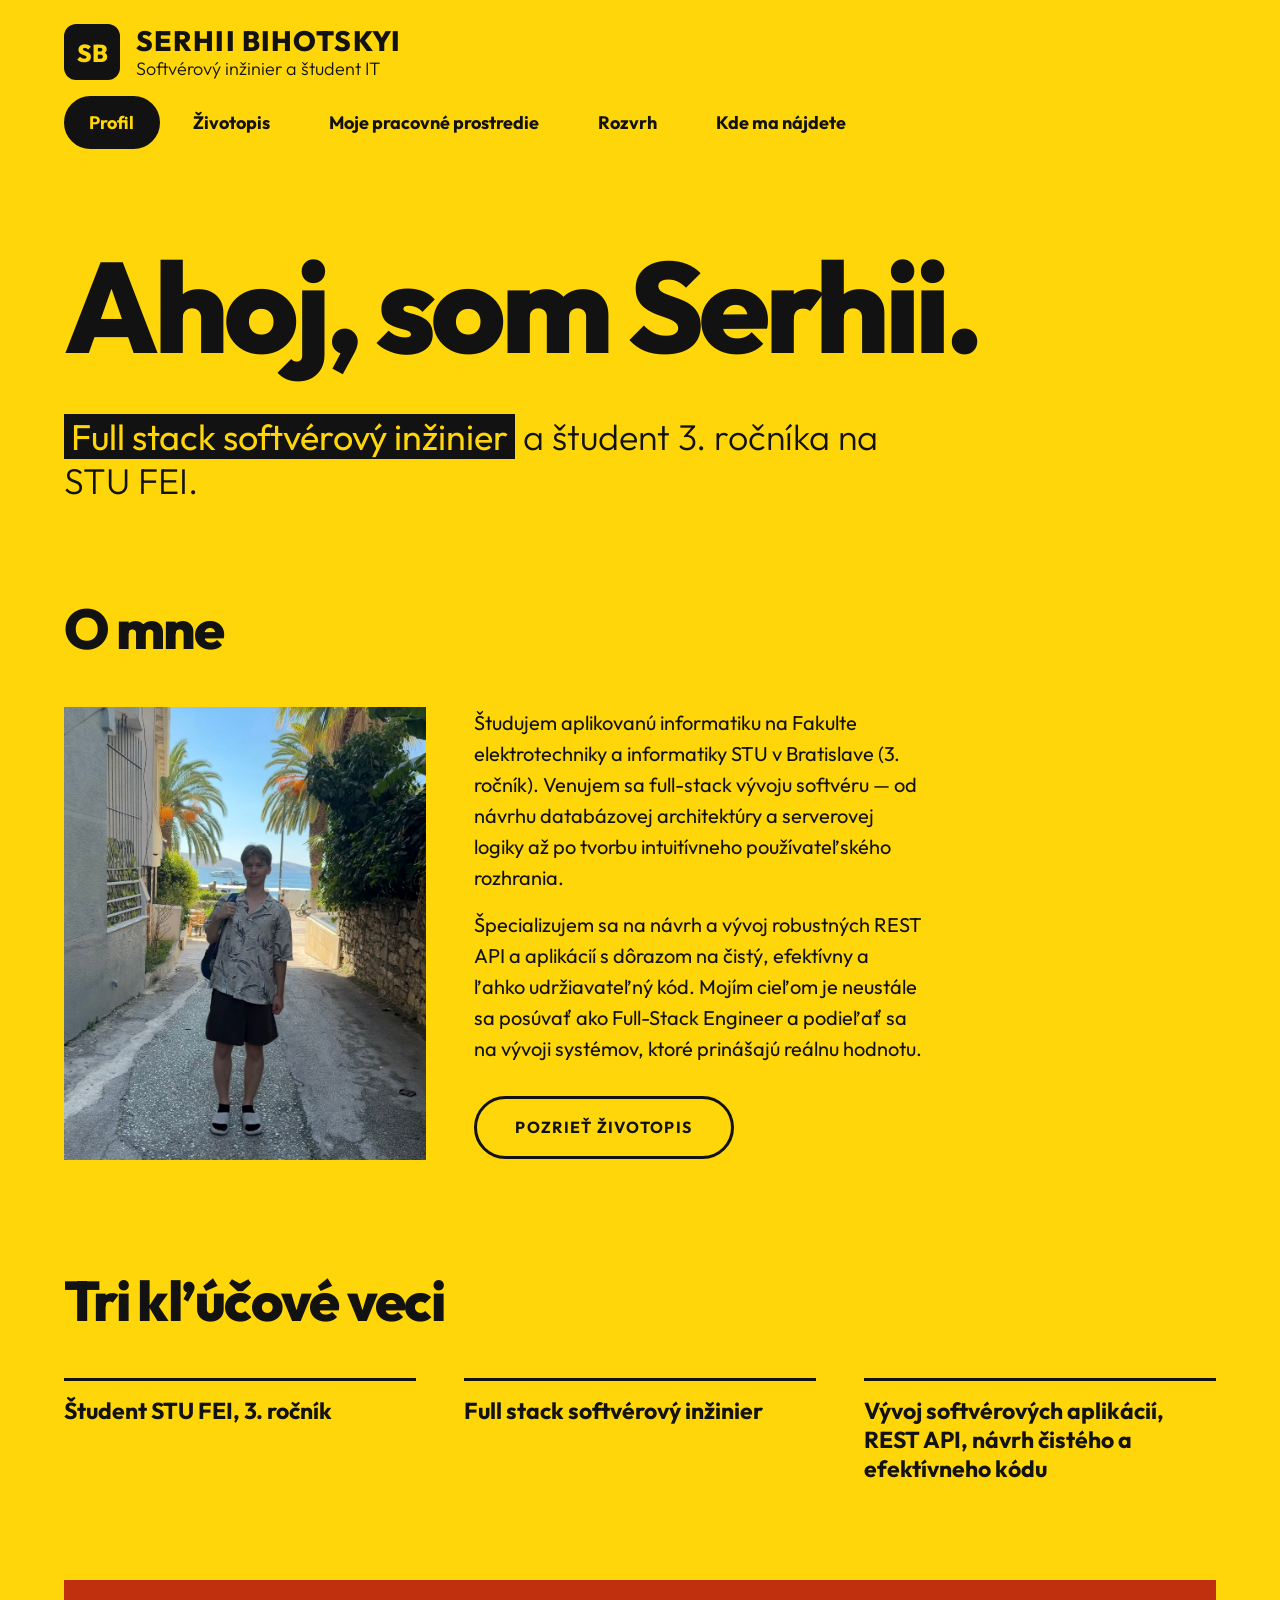
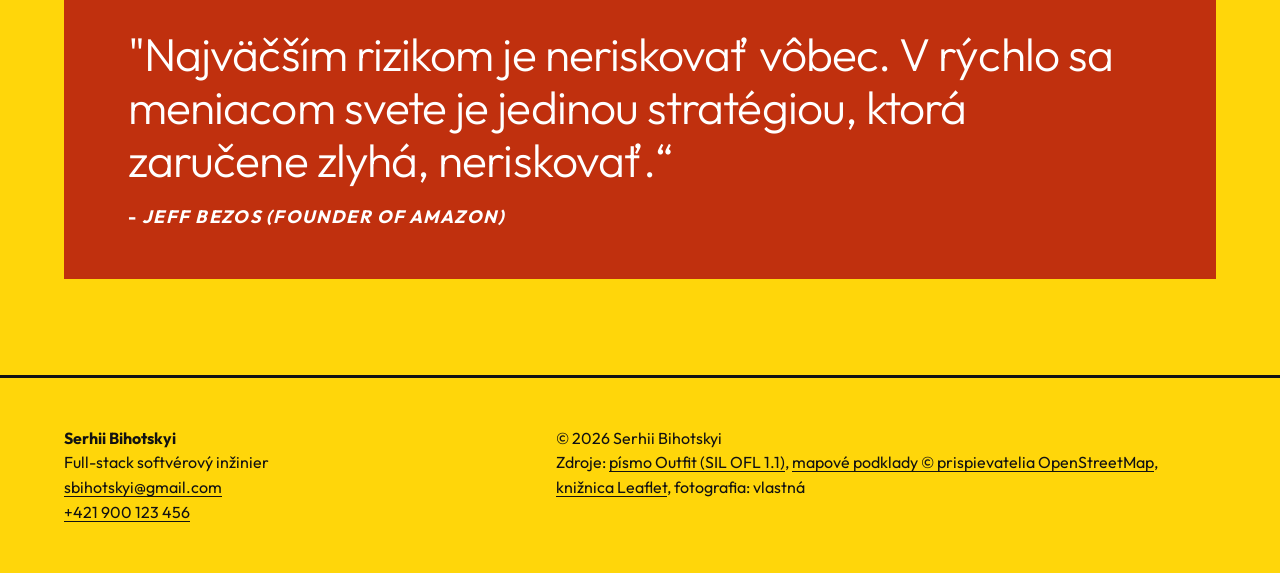
==== index.html @ dad2ad13 "feature: create index page with styles and add js logic to toggle menu hambugrer button (mobile devi" ====
<!doctype html>
<html lang="sk">
<head>
  <meta charset="utf-8">
  <meta name="viewport" content="width=device-width, initial-scale=1">
  <title>Profil | Serhii Bihotskyi</title>
  <meta name="description" content="Full stack softvérový inžinier. Vývoj softvérových aplikácií a REST API.">
  <meta property="og:type" content="website">
  <meta property="og:title" content="Profil | Serhii Bihotskyi">
  <meta property="og:description" content="Full stack softvérový inžinier. Vývoj softvérových aplikácií a REST API.">
  <meta property="og:image" content="img/og-cover.png">
  <link rel="icon" href="favicon.ico" sizes="any">
  <link rel="stylesheet" href="css/styles.css">
  <script src="js/script.js" defer></script>
</head>
<body>
  <header class="site-header">
    <div class="container">
      <a class="brand" href="index.html">
        <svg class="brand__logo" viewBox="0 0 64 64" width="56" height="56" role="img" aria-label="Monogram SB">
          <rect class="brand__logo-bg" width="64" height="64" rx="14"/>
          <text class="brand__logo-text" x="32" y="33" text-anchor="middle" dominant-baseline="central">SB</text>
        </svg>
        <span class="brand__text">
          <span class="brand__name">Serhii Bihotskyi</span>
          <span class="brand__tagline">Softvérový inžinier a študent IT</span>
        </span>
      </a>

      <nav class="nav" aria-label="Hlavná navigácia">
        <button class="nav__toggle" type="button" aria-expanded="false" aria-controls="nav-list">Menu</button>
        <ul class="nav__list" id="nav-list">
          <li><a class="nav__link nav__link--active" href="index.html" aria-current="page">Profil</a></li>
          <li><a class="nav__link" href="pages/cv.html">Životopis</a></li>
          <li><a class="nav__link" href="pages/workspace.html">Moje pracovné prostredie</a></li>
          <li><a class="nav__link" href="pages/schedule.html">Rozvrh</a></li>
          <li><a class="nav__link" href="pages/map.html">Kde ma nájdete</a></li>
        </ul>
      </nav>
    </div>
  </header>

  <main id="main" class="container">
    <section class="hero">
      <h1 class="hero__title">Ahoj, som Serhii.</h1>
      <p class="hero__lede"><mark class="hero__mark">Full stack softvérový inžinier</mark> a študent 3. ročníka na STU FEI.</p>
    </section>

    <section class="about">
      <h2 class="section-title">O mne</h2>
      <img class="about__photo" src="img/me.jpg" alt="Portrét: Serhii Bihotskyi" width="600" height="750" loading="lazy">
      <p>Študujem aplikovanú informatiku na Fakulte elektrotechniky a informatiky STU v Bratislave (3. ročník). Venujem sa full-stack vývoju softvéru — od návrhu databázovej architektúry a serverovej logiky až po tvorbu intuitívneho používateľského rozhrania.</p>
      <p>Špecializujem sa na návrh a vývoj robustných REST API a aplikácií s dôrazom na čistý, efektívny a ľahko udržiavateľný kód. Mojím cieľom je neustále sa posúvať ako Full-Stack Engineer a podieľať sa na vývoji systémov, ktoré prinášajú reálnu hodnotu.</p>
      <a class="btn" href="pages/cv.html">Pozrieť životopis</a>
    </section>

    <section class="focus">
      <h2 class="section-title">Tri kľúčové veci</h2>
      <ul class="focus__list">
        <li class="focus__item">Študent STU FEI, 3. ročník</li>
        <li class="focus__item">Full stack softvérový inžinier</li>
        <li class="focus__item">Vývoj softvérových aplikácií, REST API, návrh čistého a efektívneho kódu</li>
      </ul>
    </section>

    <aside class="quote" aria-label="Motto">
      <blockquote class="quote__body">
        <p class="quote__text">"Najväčším rizikom je neriskovať vôbec. V rýchlo sa meniacom svete je jedinou stratégiou, ktorá zaručene zlyhá, neriskovať.“</p>
        <footer class="quote__author">
            - <cite>Jeff Bezos (founder of Amazon)</cite>
        </footer>
      </blockquote>
    </aside>
  </main>

  <footer class="site-footer">
    <div class="container site-footer__inner">
      <address class="site-footer__contact">
        <strong>Serhii Bihotskyi</strong><br>
        Full-stack softvérový inžinier<br>
        <a href="mailto:serhii.bihotskyi@example.com">sbihotskyi@gmail.com</a><br>
        <a href="tel:+421900123456">+421 900 123 456</a>
      </address>
      <p class="site-footer__sources">
        &copy; 2026 Serhii Bihotskyi<br>
        Zdroje:
        <a href="https://github.com/Outfitio/Outfit-Fonts">písmo Outfit (SIL OFL 1.1)</a>,
        <a href="https://www.openstreetmap.org/copyright">mapové podklady &copy; prispievatelia OpenStreetMap</a>,
        <a href="https://leafletjs.com/">knižnica Leaflet</a>,
        fotografia: vlastná
      </p>
    </div>
  </footer>
</body>
</html>
---- css/styles.css ----
/* Outfit (SIL OFL 1.1), self-hosted; latin-ext covers Slovak diacritics */
@font-face {
  font-family: "Outfit";
  font-style: normal;
  font-weight: 300;
  font-display: swap;
  src: url("../fonts/outfit-latin-300-normal.woff2") format("woff2");
  unicode-range: U+0000-00FF, U+0131, U+0152-0153, U+02BB-02BC, U+02C6, U+02DA, U+02DC, U+0304, U+0308, U+0329, U+2000-206F, U+20AC, U+2122, U+2191, U+2193, U+2212, U+2215, U+FEFF, U+FFFD;
}
@font-face {
  font-family: "Outfit";
  font-style: normal;
  font-weight: 300;
  font-display: swap;
  src: url("../fonts/outfit-latin-ext-300-normal.woff2") format("woff2");
  unicode-range: U+0100-02BA, U+02BD-02C5, U+02C7-02CC, U+02CE-02D7, U+02DD-02FF, U+0304, U+0308, U+0329, U+1D00-1DBF, U+1E00-1E9F, U+1EF2-1EFF, U+2020, U+20A0-20AB, U+20AD-20C0, U+2113, U+2C60-2C7F, U+A720-A7FF;
}
@font-face {
  font-family: "Outfit";
  font-style: normal;
  font-weight: 400;
  font-display: swap;
  src: url("../fonts/outfit-latin-400-normal.woff2") format("woff2");
  unicode-range: U+0000-00FF, U+0131, U+0152-0153, U+02BB-02BC, U+02C6, U+02DA, U+02DC, U+0304, U+0308, U+0329, U+2000-206F, U+20AC, U+2122, U+2191, U+2193, U+2212, U+2215, U+FEFF, U+FFFD;
}
@font-face {
  font-family: "Outfit";
  font-style: normal;
  font-weight: 400;
  font-display: swap;
  src: url("../fonts/outfit-latin-ext-400-normal.woff2") format("woff2");
  unicode-range: U+0100-02BA, U+02BD-02C5, U+02C7-02CC, U+02CE-02D7, U+02DD-02FF, U+0304, U+0308, U+0329, U+1D00-1DBF, U+1E00-1E9F, U+1EF2-1EFF, U+2020, U+20A0-20AB, U+20AD-20C0, U+2113, U+2C60-2C7F, U+A720-A7FF;
}
@font-face {
  font-family: "Outfit";
  font-style: normal;
  font-weight: 700;
  font-display: swap;
  src: url("../fonts/outfit-latin-700-normal.woff2") format("woff2");
  unicode-range: U+0000-00FF, U+0131, U+0152-0153, U+02BB-02BC, U+02C6, U+02DA, U+02DC, U+0304, U+0308, U+0329, U+2000-206F, U+20AC, U+2122, U+2191, U+2193, U+2212, U+2215, U+FEFF, U+FFFD;
}
@font-face {
  font-family: "Outfit";
  font-style: normal;
  font-weight: 700;
  font-display: swap;
  src: url("../fonts/outfit-latin-ext-700-normal.woff2") format("woff2");
  unicode-range: U+0100-02BA, U+02BD-02C5, U+02C7-02CC, U+02CE-02D7, U+02DD-02FF, U+0304, U+0308, U+0329, U+1D00-1DBF, U+1E00-1E9F, U+1EF2-1EFF, U+2020, U+20A0-20AB, U+20AD-20C0, U+2113, U+2C60-2C7F, U+A720-A7FF;
}
@font-face {
  font-family: "Outfit";
  font-style: normal;
  font-weight: 800;
  font-display: swap;
  src: url("../fonts/outfit-latin-800-normal.woff2") format("woff2");
  unicode-range: U+0000-00FF, U+0131, U+0152-0153, U+02BB-02BC, U+02C6, U+02DA, U+02DC, U+0304, U+0308, U+0329, U+2000-206F, U+20AC, U+2122, U+2191, U+2193, U+2212, U+2215, U+FEFF, U+FFFD;
}
@font-face {
  font-family: "Outfit";
  font-style: normal;
  font-weight: 800;
  font-display: swap;
  src: url("../fonts/outfit-latin-ext-800-normal.woff2") format("woff2");
  unicode-range: U+0100-02BA, U+02BD-02C5, U+02C7-02CC, U+02CE-02D7, U+02DD-02FF, U+0304, U+0308, U+0329, U+1D00-1DBF, U+1E00-1E9F, U+1EF2-1EFF, U+2020, U+20A0-20AB, U+20AD-20C0, U+2113, U+2C60-2C7F, U+A720-A7FF;
}

/* Design tokens: every color, radius and spacing value lives here */
:root {
  --color-brand-yellow: #ffd60a;
  --color-brand-black: #121212;
  --color-accent: #c0300e;
  --color-on-accent: #ffffff;
  --color-bg: var(--color-brand-yellow);
  --color-text: var(--color-brand-black);
  --radius: 999px;
  --space: 1rem;
  --space-lg: calc(var(--space) * 3);
  --space-xl: calc(var(--space) * 6);
  --border-width: 3px;
  --font-main: "Outfit", Arial, sans-serif;
  --container-max: 1600px;
}

*,
*::before,
*::after { box-sizing: border-box; }

body {
  margin: 0;
  background: var(--color-bg);
  color: var(--color-text);
  font-family: var(--font-main);
  font-weight: 400;
  font-size: 1.25rem;
  line-height: 1.55;
  -webkit-font-smoothing: antialiased;
  -webkit-text-size-adjust: 100%;
  text-size-adjust: 100%;
}

a { color: inherit; text-underline-offset: 0.2em; }

.container {
  width: 100%;
  max-width: var(--container-max);
  margin-inline: auto;
  padding-inline: 5%;
}

/* Shared focus state for every interactive element */
a:focus-visible,
button:focus-visible {
  outline: var(--border-width) solid var(--color-text);
  outline-offset: 4px;
}

/* Header */
.site-header .container {
  display: flex;
  flex-direction: column;
  gap: var(--space);
  padding-top: calc(var(--space) * 1.5);
}

.brand {
  display: inline-flex;
  align-items: center;
  gap: var(--space);
  align-self: flex-start;
  text-decoration: none;
}
.brand__logo-bg { fill: var(--color-brand-black); }
.brand__logo-text {
  fill: var(--color-brand-yellow);
  font-family: var(--font-main);
  font-weight: 800;
  font-size: 28px;
}
.brand__text { display: flex; flex-direction: column; line-height: 1.2; }
.brand__name {
  font-weight: 800;
  font-size: 1.75rem;
  letter-spacing: 0.04em;
  text-transform: uppercase;
}
.brand__tagline { font-weight: 300; font-size: 1.125rem; }

/* Navigation: horizontal menu below the header text */
.nav__list {
  display: flex;
  flex-wrap: wrap;
  gap: calc(var(--space) * 0.5);
  margin: 0;
  padding: 0;
  list-style: none;
}

/* Buttons and nav links share one control style */
.nav__link,
.nav__toggle,
.btn {
  display: inline-block;
  padding: calc(var(--space) * 0.6) calc(var(--space) * 1.4);
  border: var(--border-width) solid transparent;
  border-radius: var(--radius);
  background: transparent;
  color: var(--color-text);
  font-family: inherit;
  font-weight: 700;
  font-size: 1.125rem;
  text-decoration: none;
  cursor: pointer;
  transition: background 0.2s, color 0.2s, border-color 0.2s;
}
.nav__link:hover,
.nav__toggle:hover { border-color: var(--color-text); }

.btn {
  padding: var(--space) calc(var(--space) * 2.4);
  border-color: var(--color-text);
  letter-spacing: 0.08em;
  text-transform: uppercase;
  font-size: 1rem;
}
.btn:hover { background: var(--color-text); color: var(--color-bg); }

/* Hamburger button is shown only on small screens when JS is available */
.nav__toggle { display: none; }

/* Active state: same look for the current menu item and (later) active filters */
.nav__link--active,
.is-active {
  background: var(--color-text);
  color: var(--color-bg);
  border-color: var(--color-text);
}

/* Hero */
.hero {
  padding: var(--space-xl) 0 var(--space-lg);
}
.hero__title {
  margin: 0;
  font-weight: 800;
  font-size: clamp(3.5rem, 10vw, 9rem);
  line-height: 0.95;
  letter-spacing: -0.04em;
}
.hero__lede {
  max-width: 34ch;
  margin: var(--space-lg) 0 0;
  font-weight: 300;
  font-size: clamp(1.5rem, 2.8vw, 2.5rem);
  line-height: 1.25;
}
.hero__mark {
  background: var(--color-text);
  color: var(--color-bg);
  padding: 0 0.2em;
  font-weight: 400;
}

/* Sections */
.section-title {
  margin: 0 0 var(--space-lg);
  font-weight: 800;
  font-size: clamp(2.5rem, 6vw, 3.5rem);
  letter-spacing: -0.03em;
  line-height: 1.05;
}

.about {
  display: flow-root;
  padding: var(--space-lg) 0;
}
.about p { max-width: 66ch; margin: 0 0 var(--space); }
.about__photo {
  float: left;
  width: min(362px, 38%);
  height: auto;
  margin: 0 var(--space-lg) var(--space) 0;
}
.about .btn { margin-top: var(--space); }

.focus { padding: var(--space-lg) 0; }
.focus__list {
  display: grid;
  grid-template-columns: repeat(3, 1fr);
  gap: var(--space-lg);
  margin: 0;
  padding: 0;
  list-style: none;
}
.focus__item {
  padding-top: var(--space);
  border-top: var(--border-width) solid var(--color-text);
  font-weight: 700;
  font-size: clamp(1.25rem, 1.8vw, 1.75rem);
  line-height: 1.25;
}

/* Quote */
.quote { margin: var(--space-lg) 0 var(--space-xl); }
.quote__body {
  margin: 0;
  padding: var(--space-lg) clamp(var(--space), 5vw, calc(var(--space) * 5));
  background: var(--color-accent);
  color: var(--color-on-accent);
}
.quote__text {
  margin: 0;
  font-weight: 300;
  font-size: clamp(1.75rem, 3.6vw, 3.25rem);
  line-height: 1.15;
  letter-spacing: -0.02em;
}
.quote__author {
  margin-top: var(--space);
  font-weight: 700;
  font-size: 1.125rem;
  letter-spacing: 0.08em;
  text-transform: uppercase;
}

/* Footer */
.site-footer { border-top: var(--border-width) solid var(--color-text); }
.site-footer__inner {
  display: flex;
  flex-wrap: wrap;
  justify-content: space-between;
  gap: var(--space-lg);
  padding-block: var(--space-lg);
  font-size: 1rem;
}
.site-footer__contact { font-style: normal; }
.site-footer__sources { max-width: 60ch; margin: 0; }

/* Mobile */
@media (max-width: 768px) {
  .hero {
    padding: var(--space-lg) 0;
  }

  .about {
    padding: 0;
  }

  .section-title {
    margin: 0 0 var(--space);
  }

  .quote {
    margin: 0 0 var(--space-lg)
  }

  .js .nav__toggle { display: inline-block; border-color: var(--color-text); }
  .js .nav__list { display: none; flex-direction: column; align-items: flex-start; margin-top: var(--space); }
  .js .nav--open .nav__list { display: flex; }

  .focus__list { grid-template-columns: 1fr; gap: var(--space); }
  .about__photo { width: min(240px, 42%); margin-right: var(--space); }
}

@media (max-width: 480px) {
  .about__photo { float: none; display: block; width: min(280px, 100%); margin: 0 0 var(--space); }
}

@media (prefers-reduced-motion: reduce) {
  *, *::before, *::after { transition: none !important; animation: none !important; }
}
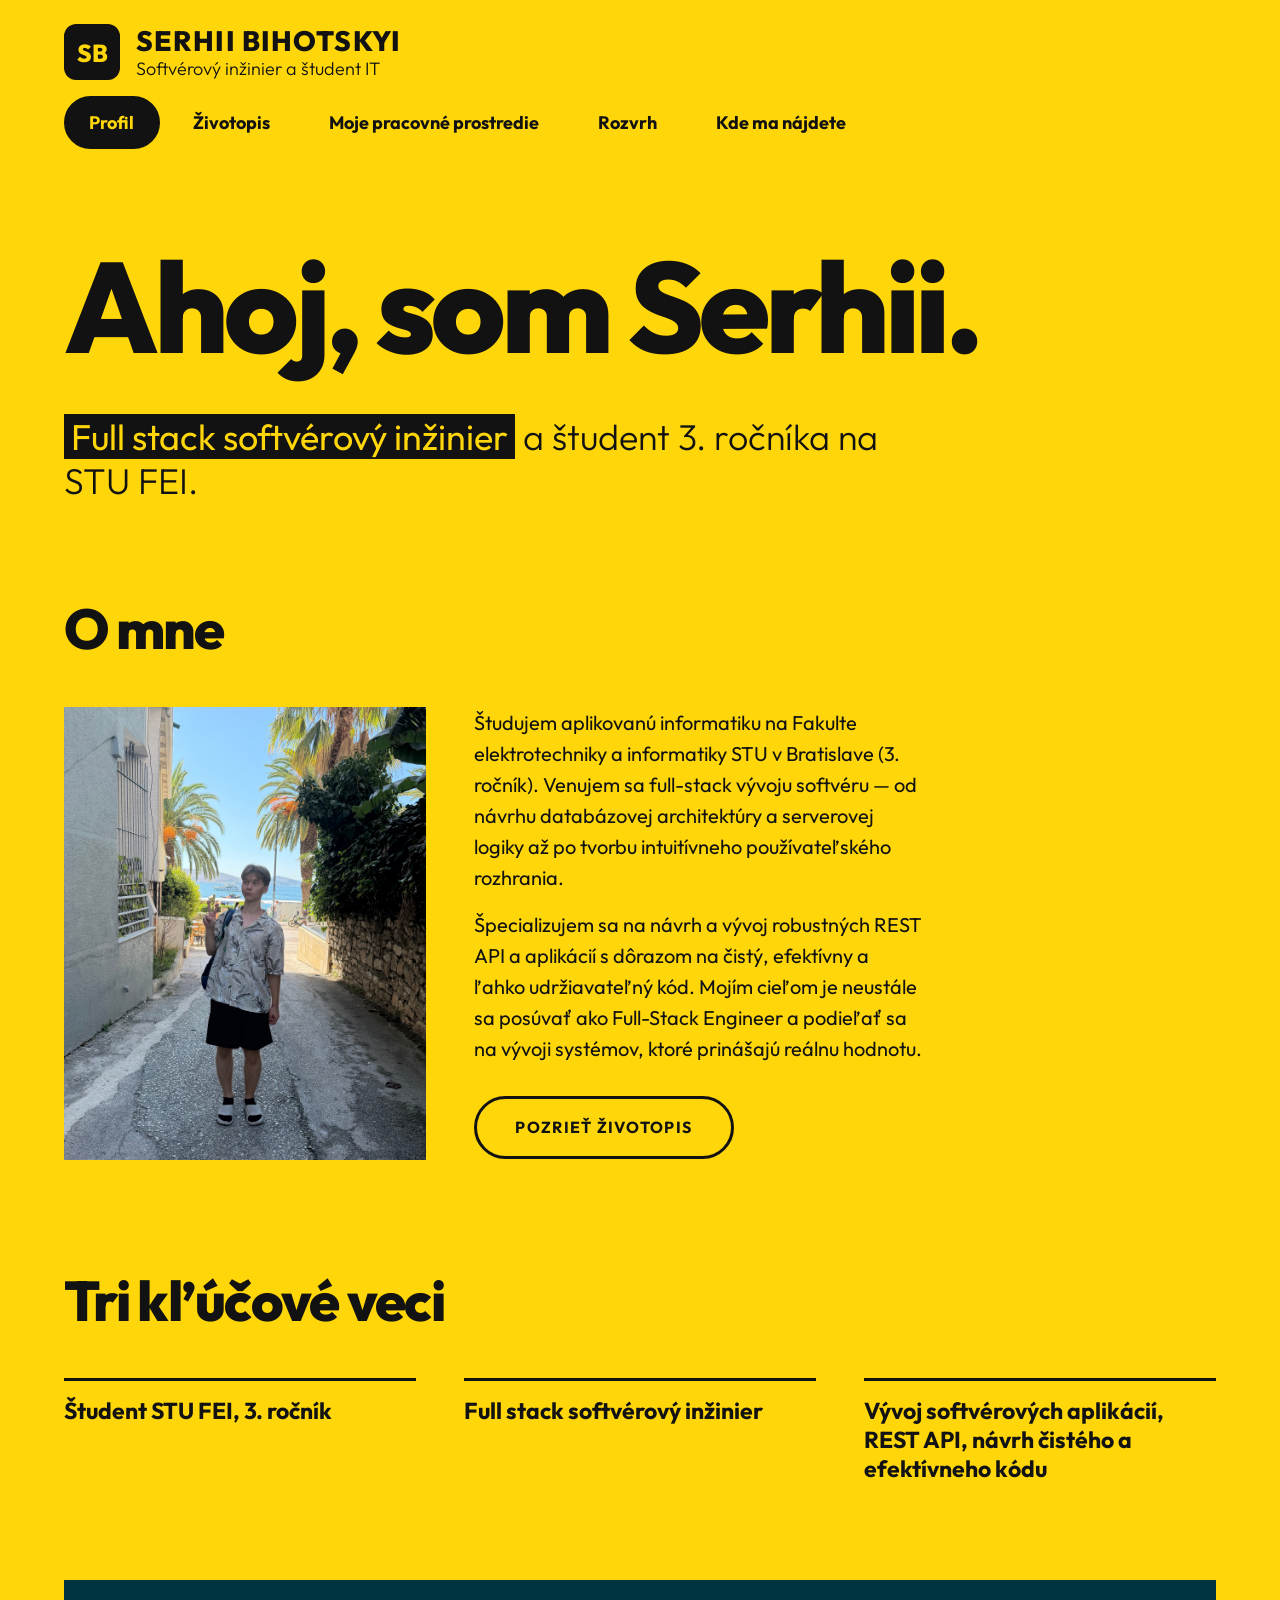
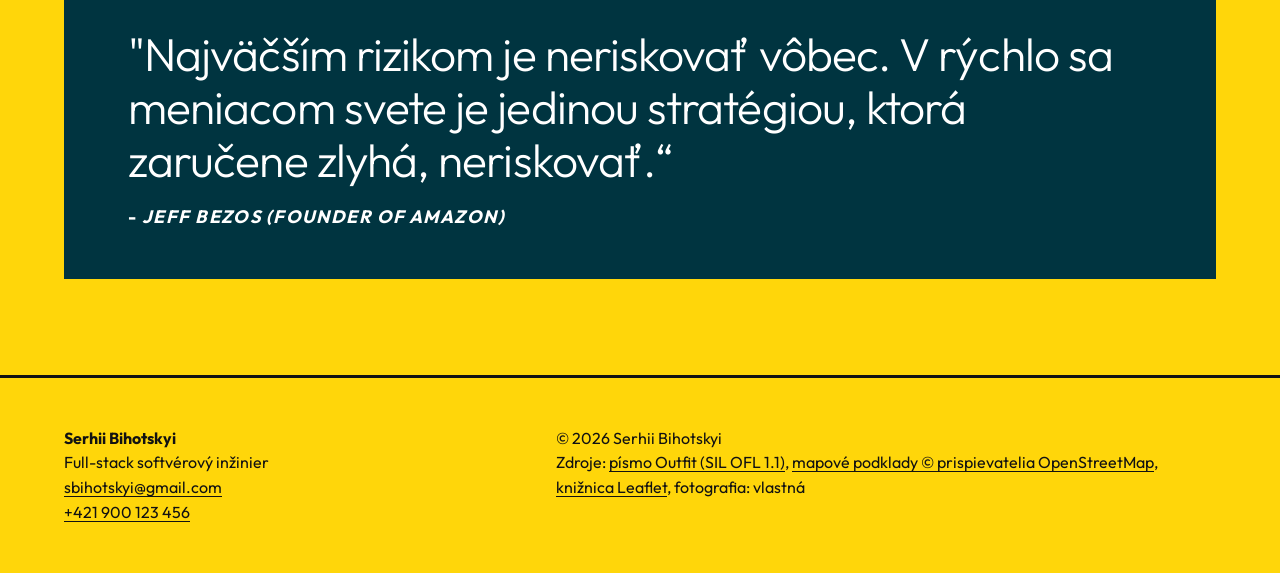
==== commit 17c059b5: "refactor: update references to map page" ====
--- a/index.html
+++ b/index.html
@@ -34,7 +34,7 @@
           <li><a class="nav__link" href="pages/cv.html">Životopis</a></li>
           <li><a class="nav__link" href="pages/workspace.html">Moje pracovné prostredie</a></li>
           <li><a class="nav__link" href="pages/schedule.html">Rozvrh</a></li>
-          <li><a class="nav__link" href="pages/map.html">Kde ma nájdete</a></li>
+          <li><a class="nav__link" href="#">Kde ma nájdete</a></li>
         </ul>
       </nav>
     </div>
--- a/css/styles.css
+++ b/css/styles.css
@@ -66,19 +66,36 @@
 
 /* Design tokens: every color, radius and spacing value lives here */
 :root {
+  /* Colors */
   --color-brand-yellow: #ffd60a;
   --color-brand-black: #121212;
-  --color-accent: #c0300e;
+  --color-stripe: color-mix(in srgb, var(--color-text) 8%, transparent);
+  --color-grid-line: color-mix(in srgb, var(--color-text) 35%, transparent);
+  --color-dark-tint: color-mix(in srgb, var(--color-text) 10%, var(--color-bg));
+  --color-mild-tint: color-mix(in srgb, var(--color-on-accent) 15%, var(--color-bg));
+  --color-bright-tint: color-mix(in srgb, var(--color-on-accent) 30%, var(--color-bg));
+  --color-accent: #003440;
   --color-on-accent: #ffffff;
+  --color-snow: #fcfbf7;
   --color-bg: var(--color-brand-yellow);
   --color-text: var(--color-brand-black);
-  --radius: 999px;
+  
+  --gradient-lecture: linear-gradient(135deg, var(--color-accent), color-mix(in srgb, var(--color-accent) 60%, var(--color-brand-black)));
+  --gradient-exercise: linear-gradient(45deg, var(--color-snow), color-mix(in srgb, var(--color-snow) 85%, var(--color-brand-yellow)));
+  
+  /* Spacing */
   --space: 1rem;
   --space-lg: calc(var(--space) * 3);
   --space-xl: calc(var(--space) * 6);
+  --container-max: 1600px;
+  
+  /* Borders */
   --border-width: 3px;
+  --border-thin: calc(var(--border-width) / 3);
+  --radius: 999px;
+  
+  /* Fonts */
   --font-main: "Outfit", Arial, sans-serif;
-  --container-max: 1600px;
 }
 
 *,
@@ -327,4 +344,422 @@
 
 @media (prefers-reduced-motion: reduce) {
   *, *::before, *::after { transition: none !important; animation: none !important; }
+}
+
+
+/* ===== Workspace page ===== */
+
+.workspace {
+  padding: 0 0 var(--space-xl);
+  overflow-x: clip;
+}
+
+.workspace__figure { 
+  margin: 0;
+}
+
+.workspace__caption {
+  padding-top: var(--space);
+  font-size: 1rem;
+}
+
+.workspace__noscript { 
+  margin: var(--space) 0 0;
+}
+
+/* Stage: image plus overlay, all hotspot positions are percentages of this box */
+.workspace__stage {
+  --panel-height: 11rem;
+  --panel-width: 20rem;
+  --panel-gap: calc(var(--space) * 0.5);
+  position: relative;
+}
+.workspace__img {
+  display: block;
+  width: 100%;
+  height: auto;
+  border: var(--border-width) solid var(--color-text);
+}
+.workspace__overlay { position: absolute; inset: 0; }
+
+/* Hotspot: --x and --y are the top left corner, --w and --h the size (all in percent) */
+.hotspot {
+  position: absolute;
+  left: var(--x);
+  top: var(--y);
+  width: var(--space-lg);
+  height: var(--space-lg);
+}
+.hotspot__btn {
+  position: relative;
+  display: block;
+  width: 100%;
+  height: 100%;
+  padding: 0;
+  border: var(--border-width) solid var(--color-bg);
+  border-radius: var(--radius);
+  background: transparent;
+  cursor: pointer;
+  transition: background 0.2s, border-color 0.2s;
+}
+.hotspot__btn:hover,
+.hotspot:focus-within .hotspot__btn {
+  background: color-mix(in srgb, var(--color-bg) 35%, transparent);
+  border-color: var(--color-accent);
+}
+.hotspot__badge {
+  position: absolute;
+  top: calc(var(--border-width) * -3);
+  left: calc(var(--border-width) * -3);
+  display: grid;
+  place-items: center;
+  width: 2rem;
+  height: 2rem;
+  border-radius: var(--radius);
+  background: var(--color-text);
+  color: var(--color-bg);
+  font-weight: 800;
+  font-size: 1rem;
+  line-height: 1;
+}
+
+/* Info panel: inverted colors so it stands out from the photo and the page */
+.hotspot__panel,
+.workspace__hint-container {
+  padding: var(--space);
+  border-left: calc(var(--border-width) * 2) solid var(--color-accent);
+  background: var(--color-text);
+  color: var(--color-bg);
+  font-size: 1rem;
+  line-height: 1.4;
+}
+
+.hotspot__title { margin: 0 0 calc(var(--space) * 0.4); font-weight: 800; font-size: 1.25rem; }
+.hotspot__text { margin: 0; }
+
+.hotspot__panel {
+  position: absolute;
+  z-index: 2;
+  width: var(--panel-width);
+  max-width: 80vw;
+  opacity: 0;
+  visibility: hidden;
+  transition: opacity 0.2s, visibility 0.2s;
+}
+.hotspot:hover .hotspot__panel,
+.hotspot:focus-within .hotspot__panel {
+  opacity: 1;
+  visibility: visible;
+  z-index: 3;
+}
+
+/* Hint: shown until a hotspot is active, hidden without JS */
+.workspace__hint-container {
+  position: absolute;
+  z-index: 1;
+  display: none;
+  margin: 0;
+  pointer-events: none;
+  transition: opacity 0.2s, visibility 0.2s;
+}
+.workspace__stage--ready .workspace__hint-container {
+  display: flex;
+  flex-direction: column;
+}
+.workspace__stage:has(.hotspot:hover, .hotspot:focus-within) .workspace__hint-container {
+  opacity: 0;
+  visibility: hidden;
+}
+
+/* Desktop: panels float next to their hotspot */
+@media (min-width: 769px) {
+  .workspace__hint-container {
+    left: var(--space);
+    bottom: var(--space);
+    max-width: 24rem;
+  }
+
+  .hotspot__panel::before {
+    /* bridges the gap so the panel does not vanish while the mouse moves to it */
+    content: "";
+    position: absolute;
+    left: 0;
+    right: 0;
+    height: var(--panel-gap);
+  }
+
+  .hotspot[data-side="bottom"] .hotspot__panel { top: 100%; margin-top: var(--panel-gap); }
+  .hotspot[data-side="bottom"] .hotspot__panel::before { bottom: 100%; }
+  .hotspot[data-side="top"] .hotspot__panel { bottom: 100%; margin-bottom: var(--panel-gap); }
+  .hotspot[data-side="top"] .hotspot__panel::before { top: 100%; }
+
+  .hotspot[data-align="center"] .hotspot__panel {
+    left: 50%;
+    transform: translateX(-50%);
+  }
+  
+  .hotspot[data-align="start"] .hotspot__panel { left: 0; }
+  .hotspot[data-align="end"] .hotspot__panel { right: 0; }
+}
+
+@media (max-width: 768px) {
+  .workspace {
+    padding: 0 0 var(--space-lg);
+  }
+  
+  .workspace__stage { margin-bottom: calc(var(--panel-height) + var(--space)); }
+
+  .workspace__overlay,
+  .hotspot { display: contents; }
+
+  .hotspot__btn {
+    position: absolute;
+    left: var(--x);
+    top: var(--y);
+    width: var(--w);
+    height: var(--h);
+  }
+
+  .hotspot__panel,
+  .workspace__hint-container {
+    top: 100%;
+    left: 0;
+    right: 0;
+    width: auto;
+    max-width: none;
+    height: var(--panel-height);
+    margin: var(--space) 0 0;
+    overflow: auto;
+  }
+
+  .workspace__hint-container {
+    justify-content: center;
+  }
+
+  .hotspot__panel::before { display: none; }
+}
+
+/* ==== CV ==== */
+.cv {
+  display: grid;
+  grid-template-columns: minmax(16rem, 1fr) 2.2fr;
+  margin-bottom: var(--space-xl);
+}
+ 
+/* Each column fades into the page background toward the middle, no hard edges */
+.cv__side {
+  padding: var(--space-lg);
+  background: linear-gradient(90deg, var(--color-dark-tint), var(--color-bg));
+}
+
+.cv__main {
+  display: flex;
+  flex-direction: column;
+  gap: var(--space-lg);
+  padding: var(--space-lg);
+  background: linear-gradient(90deg, var(--color-bg), var(--color-bright-tint));
+}
+ 
+.cv__photo {
+  display: block;
+  width: 100%;
+  max-width: 280px;
+  height: auto;
+  margin: 0 0 var(--space-lg);
+  border-radius: calc(var(--space) * 0.5);
+}
+
+.cv .section-title {
+  margin: 0 0 var(--space);
+  font-size: clamp(1.75rem, 3vw, 2.25rem);
+  font-weight: 700;
+}
+
+.cv__contact {
+  font-style: normal; font-size: 1.125rem;
+}
+
+.cv__entry-title {
+  margin: 0 0 calc(var(--space) * 0.4); font-weight: 700; font-size: 1.25rem;
+}
+
+.cv__entry p {
+  margin: 0;
+}
+
+.cv__projects {
+  display: grid; gap: var(--space); margin: 0; padding: 0; list-style: none;
+}
+
+ 
+.cv__tag {
+  display: inline-block;
+  margin-left: calc(var(--space) * 0.5);
+  padding: 0 calc(var(--space) * 0.6);
+  border-radius: var(--radius);
+  background: var(--color-stripe);
+  font-weight: 400;
+  font-size: 0.875rem;
+  vertical-align: middle;
+}
+ 
+/* Skill groups */
+.cv__group {
+  margin-top: var(--space);
+}
+
+.cv__group-title {
+  margin: 0 0 calc(var(--space) * 0.6);
+  font-weight: 300;
+  font-size: 1rem;
+  letter-spacing: 0.08em;
+  text-transform: uppercase;
+}
+
+.chips {
+  display: flex;
+  flex-wrap: wrap;
+  gap: calc(var(--space) * 0.5);
+  margin: 0;
+  padding: 0;
+  list-style: none;
+}
+
+.chip {
+  padding: calc(var(--space) * 0.2) var(--space);
+  border-radius: var(--radius);
+  background: var(--color-stripe);
+  font-size: 1.125rem;
+}
+
+.cv__lines {
+  margin: 0; padding: 0; list-style: none;
+}
+
+.cv__lines li {
+  padding: calc(var(--space) * 0.2) 0;
+}
+
+.cv__note {
+  margin-left: calc(var(--space) * 0.5); font-weight: 300; font-size: 1rem;
+}
+
+ 
+@media (max-width: 768px) {
+  .cv { grid-template-columns: 1fr; }
+  .cv__side, .cv__main { padding: var(--space); }
+  .cv {
+    background: linear-gradient(90deg, var(--color-mild-tint), var(--color-bright-tint));;
+  }
+  .cv__side {
+    background: transparent
+  }
+  .cv__main {
+    background: transparent
+  }
+}
+
+
+/* ===== Schedule page ===== */
+.schedule-section { padding: 0 0 var(--space-lg); }
+.semester { padding: 0 0 var(--space-xl); }
+ 
+.schedule__status,
+.progress__label {
+  margin: 0 0 var(--space);
+}
+.schedule__status {
+  padding: var(--space);
+  border-left: calc(var(--border-width) * 2) solid var(--color-accent);
+  background: var(--color-text);
+  color: var(--color-bg);
+  font-size: 1.125rem;
+}
+ 
+/* Filters need JS, so they are hidden without it */
+.schedule__filters { display: none; }
+.js .schedule__filters {
+  display: flex; flex-wrap: wrap;
+  gap: calc(var(--space) * 0.5);
+  margin-bottom: var(--space);
+}
+
+.schedule__empty {
+  padding: var(--space);
+  border: var(--border-width) dashed var(--color-text);
+}
+ 
+.schedule__scroll { overflow-x: auto; }
+.schedule {
+  width: 100%;
+  min-width: 760px;
+  table-layout: fixed;
+  border-collapse: separate;
+  border-spacing: 0;
+  font-size: 1rem;
+}
+
+.schedule__time-col { width: 5rem; }
+.schedule th,
+.schedule td {
+  padding: calc(var(--space) * 0.5);
+  border: var(--border-thin) solid var(--color-grid-line);
+  vertical-align: top;
+}
+
+.schedule thead th {
+  background: var(--color-text); 
+  color: var(--color-bg); 
+  font-weight: 800;
+}
+
+.schedule tbody th {
+  text-align: right;
+  font-weight: 700;
+}
+
+.schedule tbody tr {
+  height: 3rem;
+}
+
+.schedule tbody tr:nth-of-type(even) th,
+.schedule tbody tr:nth-of-type(even) .schedule__free { background: var(--color-stripe); }
+
+.schedule__cell {
+  border: var(--border-width) solid var(--color-bg);
+  line-height: 1.25;
+}
+
+.schedule__cell strong, .schedule__cell span {
+  display: block;
+}
+
+.schedule__cell span {
+  font-weight: 300;
+  font-size: 0.875rem;
+}
+
+.schedule__cell[data-type="lecture"] {
+  background: var(--gradient-lecture);
+  color: var(--color-on-accent);
+}
+
+.schedule__cell[data-type="exercise"] {
+  background: var(--gradient-exercise);
+  color: var(--color-text);
+}
+ 
+/* Currently running lesson */
+.schedule__cell--now {
+  outline: calc(var(--border-width) * 2) solid var(--color-text);
+  outline-offset: calc(var(--border-width) * -2);
+}
+/* Hidden by filter but keeps its place so rowspans stay intact */
+.schedule .is-filtered-out { visibility: hidden; }
+ 
+@media (max-width: 768px) {
+  .cv { grid-template-columns: 1fr; }
+  .cv__side, .cv__main { padding: var(--space); }
+  .schedule { font-size: 0.875rem; }
+  .schedule__cell span { font-size: 0.75rem; }
 }
